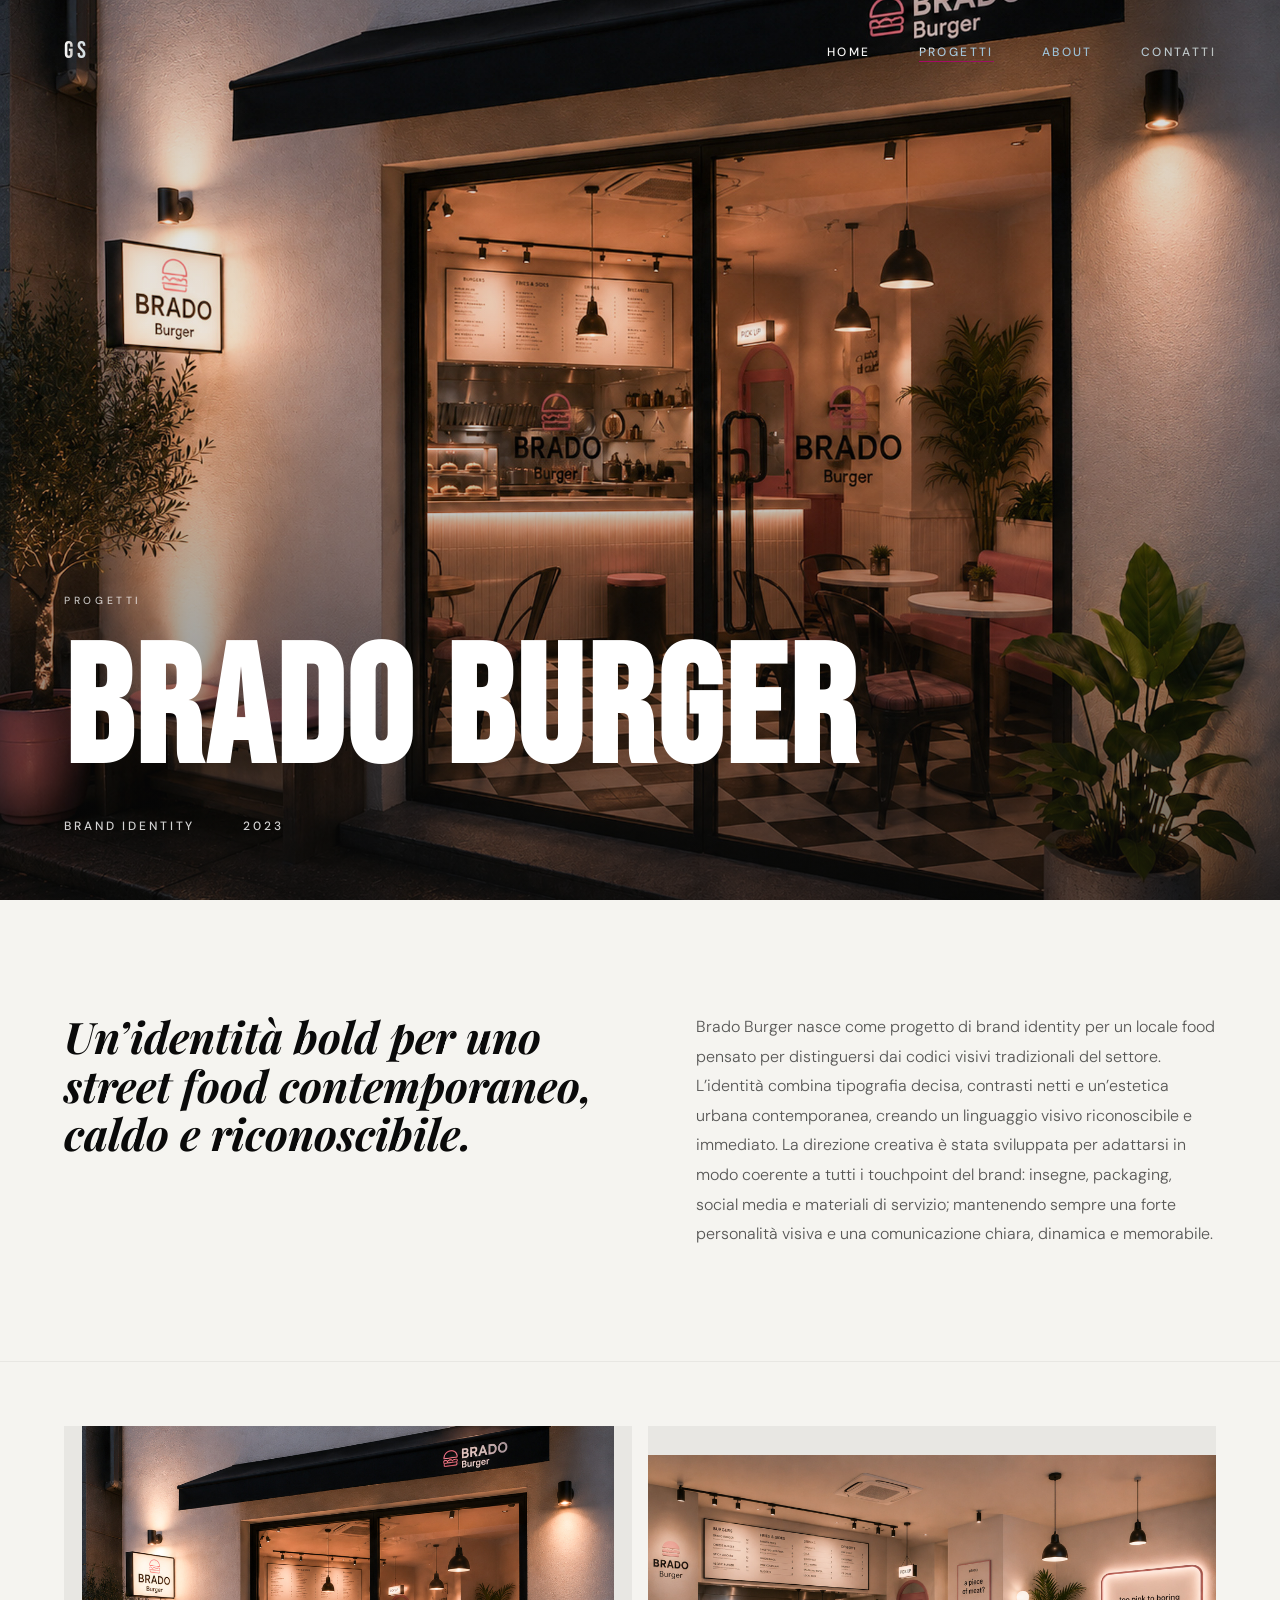
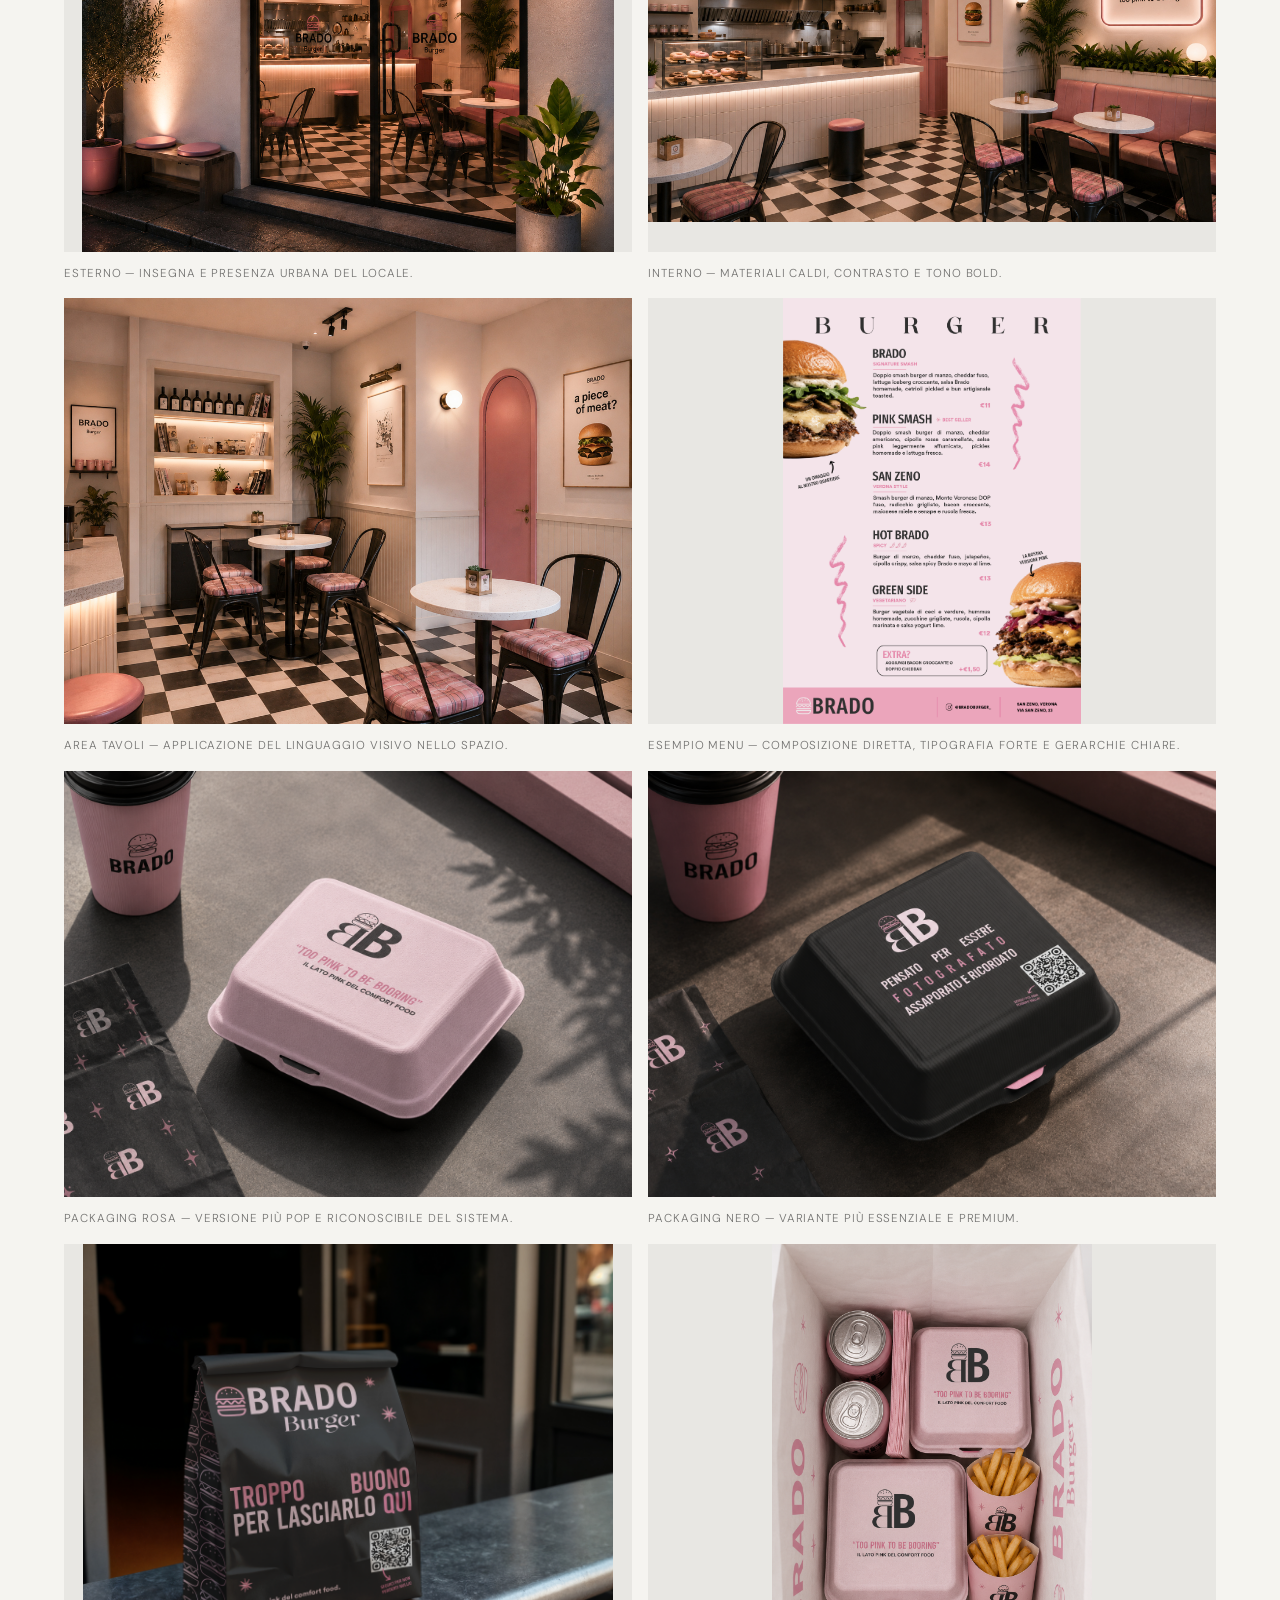
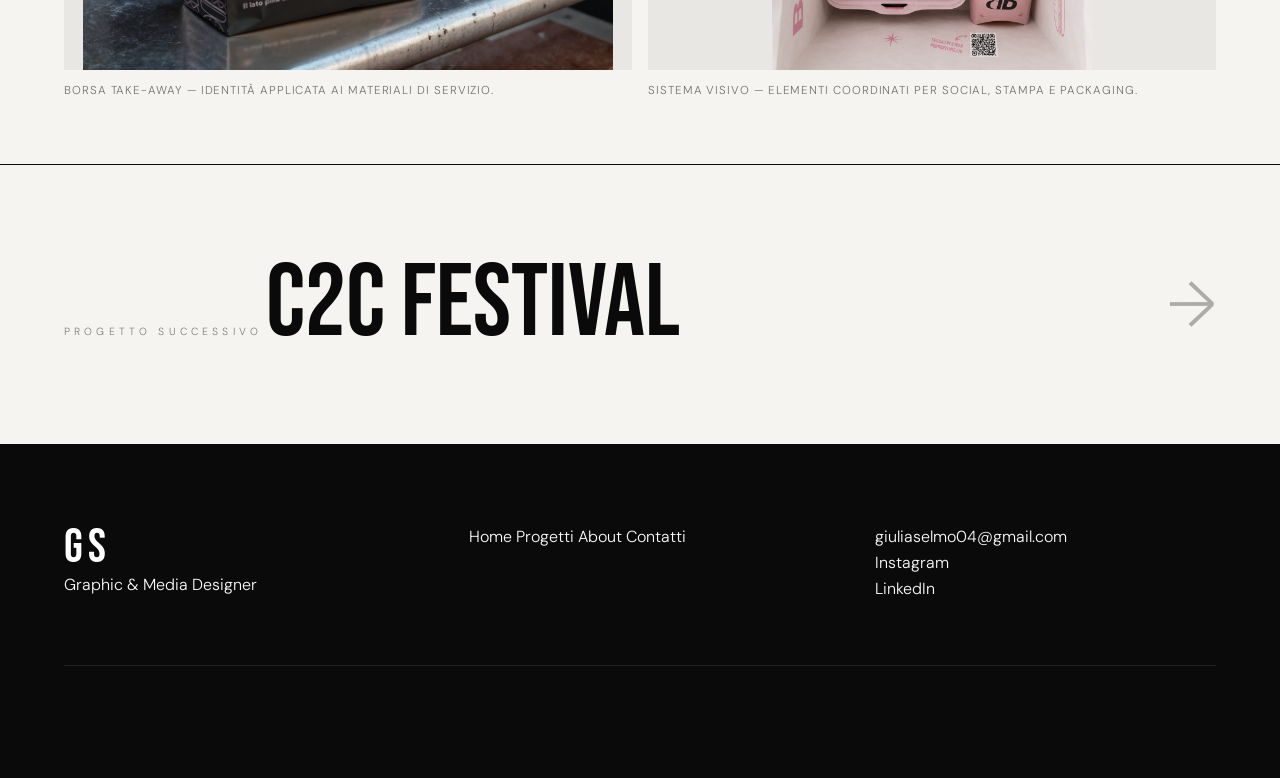
==== project-brado.html @ 4dd49df6 "portfolio" ====
<!DOCTYPE html>
<html lang="it">
<head>
  <meta charset="UTF-8">
  <meta name="viewport" content="width=device-width, initial-scale=1.0">
  <title>Brado Burger — Brand Identity | Giulia Selmo</title>
  <link rel="stylesheet" href="style.css">
</head>
<body>
  <div class="cursor"></div>
  <div class="cursor-follower"></div>

  <nav>
    <a href="index.html" class="nav-logo">GS</a>
    <ul class="nav-links">
      <li><a href="index.html">Home</a></li>
      <li><a href="projects.html" class="active">Progetti</a></li>
      <li><a href="about.html">About</a></li>
      <li><a href="contact.html">Contatti</a></li>
    </ul>
    <button class="hamburger" aria-label="Menu">
      <span></span><span></span><span></span>
    </button>
  </nav>

  <div class="menu-overlay">
    <div class="menu-overlay-inner">
      <ul class="menu-overlay-links">
        <li><a href="index.html">Home</a></li>
        <li><a href="projects.html">Progetti</a></li>
        <li><a href="about.html">About</a></li>
        <li><a href="contact.html">Contatti</a></li>
      </ul>
      <p class="menu-overlay-sub">giuliaselmo04@gmail.com</p>
    </div>
  </div>

  <main class="simple-project">
    <section class="simple-project-hero">
      <img src="imag/brado/esterno.jpg" alt="Brado Burger" class="simple-project-cover">
      <div class="simple-project-heading">
        <a href="projects.html" class="simple-project-back">Progetti</a>
        <h1>Brado Burger</h1>
        <div class="simple-project-meta">
          <span>Brand Identity</span>
          <span>2023</span>
        </div>
      </div>
    </section>

    <section class="simple-project-intro">
      <h2>Un’identità bold per uno street food contemporaneo, caldo e riconoscibile.</h2>
      <div>
        <p>Brado Burger nasce come progetto di brand identity per un locale food pensato per distinguersi dai codici visivi tradizionali del settore. L’identità combina tipografia decisa, contrasti netti e un’estetica urbana contemporanea, creando un linguaggio visivo riconoscibile e immediato. La direzione creativa è stata sviluppata per adattarsi in modo coerente a tutti i touchpoint del brand: insegne, packaging, social media e materiali di servizio; mantenendo sempre una forte personalità visiva e una comunicazione chiara, dinamica e memorabile.</p>
      </div>
    </section>

    <section class="simple-project-gallery" aria-label="Gallery Brado Burger">
      <div class="gallery-grid">
        <figure>
          <img src="imag/brado/esterno.jpg" alt="Esterno Brado Burger">
          <figcaption>Esterno — insegna e presenza urbana del locale.</figcaption>
        </figure>
        <figure>
          <img src="imag/brado/interno.jpg" alt="Interno Brado Burger">
          <figcaption>Interno — materiali caldi, contrasto e tono bold.</figcaption>
        </figure>
        <figure>
          <img src="imag/brado/tavoli.jpg" alt="Tavoli Brado Burger">
          <figcaption>Area tavoli — applicazione del linguaggio visivo nello spazio.</figcaption>
        </figure>
        <figure>
          <img src="imag/brado/MENU BURGER.png" alt="Menu Brado Burger">
          <figcaption>Esempio menu — composizione diretta, tipografia forte e gerarchie chiare.</figcaption>
        </figure>
        <figure>
          <img src="imag/brado/scatola hamburger_rosa.png" alt="Packaging rosa Brado Burger">
          <figcaption>Packaging rosa — versione più pop e riconoscibile del sistema.</figcaption>
        </figure>
        <figure>
          <img src="imag/brado/scatola hamburger_nera.png" alt="Packaging nero Brado Burger">
          <figcaption>Packaging nero — variante più essenziale e premium.</figcaption>
        </figure>
        <figure>
          <img src="imag/brado/borsa take-away.png" alt="Borsa take-away Brado Burger">
          <figcaption>Borsa take-away — identità applicata ai materiali di servizio.</figcaption>
        </figure>
        <figure>
          <img src="imag/brado/mix_rosa.png" alt="Sistema grafico Brado Burger">
          <figcaption>Sistema visivo — elementi coordinati per social, stampa e packaging.</figcaption>
        </figure>
      </div>
    </section>

    <a href="project-c2c.html" class="next-project simple-next-project">
      <span class="next-label">Progetto successivo</span>
      <span class="next-title">C2C Festival</span>
      <span class="next-arrow">→</span>
    </a>
  </main>

  <footer>
    <div class="footer-inner">
      <div>
        <a href="index.html" class="footer-logo">GS</a>
        <p class="footer-text">Graphic & Media Designer</p>
      </div>
      <div class="footer-links">
        <a href="index.html">Home</a>
        <a href="projects.html">Progetti</a>
        <a href="about.html">About</a>
        <a href="contact.html">Contatti</a>
      </div>
      <div class="footer-contact">
        <a href="mailto:giuliaselmo04@gmail.com">giuliaselmo04@gmail.com</a><br>
        <a href="#">Instagram</a><br>
        <a href="#">LinkedIn</a>
      </div>
    </div>
  </footer>

  <script src="script.js"></script>
</body>
</html>
---- style.css ----
/* =============================================
   GIULIA SELMO — PORTFOLIO
   Editorial / Fashion Design Aesthetic
   ============================================= */

@import url('https://fonts.googleapis.com/css2?family=Playfair+Display:ital,wght@0,400;0,700;0,900;1,400;1,700&family=Bebas+Neue&family=DM+Sans:ital,wght@0,300;0,400;0,500;1,300&display=swap');

/* ─── RESET & BASE ─── */
*, *::before, *::after { margin: 0; padding: 0; box-sizing: border-box; }

:root {
  --bg: #f5f4f0;
  --ink: #0a0a0a;
  --pink: #ff2e8b;
  --white: #ffffff;
  --gray: #9a9a9a;
  --light: #e8e7e3;
  --font-display: 'Bebas Neue', sans-serif;
  --font-serif: 'Playfair Display', Georgia, serif;
  --font-body: 'DM Sans', sans-serif;
  --ease: cubic-bezier(0.25, 0.46, 0.45, 0.94);
  --ease-out: cubic-bezier(0.16, 1, 0.3, 1);
}

html { scroll-behavior: smooth; font-size: 16px; }

body {
  background: var(--bg);
  color: var(--ink);
  font-family: var(--font-body);
  font-weight: 300;
  line-height: 1.6;
  overflow-x: hidden;
  cursor: none;
}

::selection { background: var(--pink); color: var(--white); }

img { display: block; width: 100%; height: 100%; object-fit: cover; }

a { color: inherit; text-decoration: none; }

/* ─── CUSTOM CURSOR ─── */
.cursor {
  position: fixed;
  width: 12px; height: 12px;
  background: var(--ink);
  border-radius: 50%;
  pointer-events: none;
  z-index: 9999;
  transform: translate(-50%, -50%);
  transition: width 0.3s var(--ease), height 0.3s var(--ease), background 0.3s;
  mix-blend-mode: difference;
}

.cursor-follower {
  position: fixed;
  width: 40px; height: 40px;
  border: 1px solid var(--ink);
  border-radius: 50%;
  pointer-events: none;
  z-index: 9998;
  transform: translate(-50%, -50%);
  transition: 0.15s var(--ease);
  mix-blend-mode: difference;
}

body:has(a:hover) .cursor,
body:has(button:hover) .cursor { width: 60px; height: 60px; background: var(--pink); }

/* ─── PAGE LOADER ─── */
.loader {
  position: fixed; inset: 0;
  background: var(--ink);
  z-index: 10000;
  display: flex; align-items: center; justify-content: center;
  flex-direction: column;
  transition: opacity 0.8s var(--ease), visibility 0.8s;
}

.loader.hidden { opacity: 0; visibility: hidden; pointer-events: none; }

.loader-name {
  font-family: var(--font-display);
  font-size: clamp(3rem, 10vw, 9rem);
  color: var(--white);
  letter-spacing: 0.1em;
  overflow: hidden;
}

.loader-name span {
  display: inline-block;
  transform: translateY(100%);
  animation: loaderReveal 0.9s var(--ease-out) forwards;
}

.loader-name span:nth-child(2) { animation-delay: 0.08s; }
.loader-name span:nth-child(3) { animation-delay: 0.16s; }
.loader-name span:nth-child(4) { animation-delay: 0.24s; }
.loader-name span:nth-child(5) { animation-delay: 0.32s; }
.loader-name span:nth-child(6) { animation-delay: 0.4s; }

.loader-line {
  width: 0; height: 1px;
  background: var(--pink);
  margin-top: 2rem;
  animation: loaderLine 1s var(--ease-out) 0.6s forwards;
}

@keyframes loaderReveal { to { transform: translateY(0); } }
@keyframes loaderLine { to { width: 200px; } }

/* ─── NAVIGATION ─── */
nav {
  position: fixed; top: 0; left: 0; right: 0;
  z-index: 1000;
  display: flex; align-items: center; justify-content: space-between;
  padding: 2rem 4rem;
  mix-blend-mode: difference;
}

.nav-logo {
  font-family: var(--font-display);
  font-size: 1.5rem;
  color: var(--white);
  letter-spacing: 0.15em;
}

.nav-links {
  display: flex; gap: 3rem; list-style: none;
}

.nav-links a {
  font-family: var(--font-body);
  font-size: 0.75rem;
  font-weight: 500;
  letter-spacing: 0.2em;
  text-transform: uppercase;
  color: var(--white);
  position: relative;
  padding-bottom: 2px;
}

.nav-links a::after {
  content: '';
  position: absolute; bottom: 0; left: 0;
  width: 0; height: 1px;
  background: var(--pink);
  transition: width 0.4s var(--ease);
}

.nav-links a:hover::after,
.nav-links a.active::after { width: 100%; }

/* Hamburger */
.hamburger {
  display: none;
  flex-direction: column; gap: 6px;
  cursor: none; background: none; border: none; padding: 4px;
}

.hamburger span {
  display: block; width: 28px; height: 1px;
  background: var(--white);
  transition: transform 0.4s var(--ease), opacity 0.4s;
}

.hamburger.open span:nth-child(1) { transform: translateY(7px) rotate(45deg); }
.hamburger.open span:nth-child(2) { opacity: 0; }
.hamburger.open span:nth-child(3) { transform: translateY(-7px) rotate(-45deg); }

/* Fullscreen menu overlay */
.menu-overlay {
  position: fixed; inset: 0;
  background: var(--ink);
  z-index: 900;
  display: flex; align-items: center; justify-content: center;
  opacity: 0; visibility: hidden;
  transition: opacity 0.5s var(--ease), visibility 0.5s;
}

.menu-overlay.open { opacity: 1; visibility: visible; }

.menu-overlay-inner {
  text-align: center;
}

.menu-overlay-links {
  list-style: none;
  display: flex; flex-direction: column; gap: 0.5rem;
}

.menu-overlay-links li {
  overflow: hidden;
}

.menu-overlay-links a {
  font-family: var(--font-display);
  font-size: clamp(4rem, 10vw, 8rem);
  color: var(--white);
  letter-spacing: 0.05em;
  display: inline-block;
  transform: translateY(100%);
  transition: transform 0.6s var(--ease-out), color 0.3s;
}

.menu-overlay.open .menu-overlay-links a {
  transform: translateY(0);
  transition: transform 0.6s var(--ease-out), color 0.3s;
}

.menu-overlay-links li:nth-child(1) a { transition-delay: 0.05s; }
.menu-overlay-links li:nth-child(2) a { transition-delay: 0.1s; }
.menu-overlay-links li:nth-child(3) a { transition-delay: 0.15s; }
.menu-overlay-links li:nth-child(4) a { transition-delay: 0.2s; }
.menu-overlay-links a:hover { color: var(--pink); }

.menu-overlay-sub {
  margin-top: 3rem;
  font-size: 0.75rem;
  letter-spacing: 0.3em;
  text-transform: uppercase;
  color: var(--gray);
}

/* ─── SCROLL REVEAL ─── */
.reveal {
  opacity: 0;
  transform: translateY(40px);
  transition: opacity 0.9s var(--ease-out), transform 0.9s var(--ease-out);
}

.reveal.visible {
  opacity: 1;
  transform: translateY(0);
}

.reveal-left {
  opacity: 0;
  transform: translateX(-40px);
  transition: opacity 0.9s var(--ease-out), transform 0.9s var(--ease-out);
}
.reveal-left.visible { opacity: 1; transform: translateX(0); }

.reveal-right {
  opacity: 0;
  transform: translateX(40px);
  transition: opacity 0.9s var(--ease-out), transform 0.9s var(--ease-out);
}
.reveal-right.visible { opacity: 1; transform: translateX(0); }

/* ─── SECTION LABELS ─── */
.section-label {
  font-size: 0.65rem;
  font-weight: 500;
  letter-spacing: 0.4em;
  text-transform: uppercase;
  color: var(--gray);
}

/* ─── MARQUEE ─── */
.marquee-wrap {
  overflow: hidden;
  border-top: 1px solid var(--ink);
  border-bottom: 1px solid var(--ink);
  padding: 1.2rem 0;
  background: var(--ink);
}

.marquee-track {
  display: flex; gap: 4rem;
  width: max-content;
  animation: marquee 20s linear infinite;
}

.marquee-item {
  font-family: var(--font-display);
  font-size: 1.2rem;
  letter-spacing: 0.2em;
  color: var(--white);
  white-space: nowrap;
  display: flex; align-items: center; gap: 4rem;
}

.marquee-item::after {
  content: '✦';
  color: var(--pink);
  font-size: 0.8rem;
}

@keyframes marquee { from { transform: translateX(0); } to { transform: translateX(-50%); } }

/* ─── IMAGE PLACEHOLDER ─── */
.img-placeholder {
  background: var(--light);
  position: relative;
  overflow: hidden;
}

.img-placeholder::after {
  content: '';
  position: absolute; inset: 0;
  background: linear-gradient(135deg, var(--light) 0%, #d0cfc9 100%);
}

/* ─── FOOTER ─── */
footer {
  background: var(--ink);
  color: var(--white);
  padding: 5rem 4rem 3rem;
}

.footer-inner {
  display: grid;
  grid-template-columns: 1fr 1fr 1fr;
  gap: 4rem;
  margin-bottom: 4rem;
  padding-bottom: 4rem;
  border-bottom: 1px solid rgba(255,255,255,0.1);
}

.footer-logo {
  font-family: var(--font-display);
  font-size: 3rem;
  letter-spacing: 0.1em;
  line-height: 1;
}

.footer-logo span { color: var(--pink); }

.footer-nav h4, .footer-contact h4 {
  font-size: 0.65rem;
  letter-spacing: 0.4em;
  text-transform: uppercase;
  color: var(--gray);
  margin-bottom: 1.5rem;
}

.footer-nav ul { list-style: none; }
.footer-nav ul li { margin-bottom: 0.75rem; }
.footer-nav ul a {
  font-size: 0.9rem;
  color: rgba(255,255,255,0.6);
  transition: color 0.3s;
  letter-spacing: 0.05em;
}
.footer-nav ul a:hover { color: var(--pink); }

.footer-contact p {
  font-size: 0.85rem;
  color: rgba(255,255,255,0.6);
  line-height: 2;
}

.footer-contact a:hover { color: var(--pink); }

.footer-bottom {
  display: flex; justify-content: space-between; align-items: center;
}

.footer-bottom p {
  font-size: 0.7rem;
  color: var(--gray);
  letter-spacing: 0.1em;
}

/* ─── BUTTONS ─── */
.btn {
  display: inline-flex; align-items: center; gap: 1rem;
  font-size: 0.7rem;
  font-weight: 500;
  letter-spacing: 0.3em;
  text-transform: uppercase;
  padding: 1.2rem 2.5rem;
  border: 1px solid var(--ink);
  transition: background 0.4s var(--ease), color 0.4s var(--ease);
  position: relative;
  overflow: hidden;
}

.btn::before {
  content: '';
  position: absolute; inset: 0;
  background: var(--ink);
  transform: translateX(-101%);
  transition: transform 0.4s var(--ease);
  z-index: -1;
}

.btn:hover { color: var(--white); }
.btn:hover::before { transform: translateX(0); }

.btn-pink {
  background: var(--pink);
  border-color: var(--pink);
  color: var(--white);
}
.btn-pink::before { background: var(--ink); }

.btn-arrow::after { content: '→'; font-size: 1rem; }

/* ─── HORIZONTAL RULE ─── */
.hr { border: none; border-top: 1px solid var(--light); margin: 0; }
.hr-pink { border-color: var(--pink); }

/* ─── UTILITY ─── */
.container { max-width: 1400px; margin: 0 auto; padding: 0 4rem; }
.text-pink { color: var(--pink); }
.text-gray { color: var(--gray); }
.uppercase { text-transform: uppercase; letter-spacing: 0.2em; }

/* ─── INDEX — HERO ─── */
.hero {
  height: 100vh; min-height: 700px;
  display: grid;
  grid-template-columns: 1fr 1fr;
  overflow: hidden;
  position: relative;
}

.hero-text {
  display: flex; flex-direction: column;
  justify-content: flex-end;
  padding: 10rem 4rem 5rem;
  position: relative; z-index: 2;
}

.hero-eyebrow {
  font-size: 0.65rem;
  letter-spacing: 0.5em;
  text-transform: uppercase;
  color: var(--gray);
  margin-bottom: 2rem;
  display: flex; align-items: center; gap: 1rem;
}

.hero-eyebrow::before {
  content: '';
  display: block; width: 40px; height: 1px;
  background: var(--pink);
}

.hero-title {
  font-family: var(--font-display);
  font-size: clamp(5rem, 9vw, 12rem);
  line-height: 0.9;
  letter-spacing: 0.02em;
  color: var(--ink);
  margin-bottom: 0;
}

.hero-title .line { overflow: hidden; }
.hero-title .line span {
  display: block;
  transform: translateY(100%);
  animation: heroReveal 1s var(--ease-out) forwards;
}

.hero-title .line:nth-child(1) span { animation-delay: 0.8s; }
.hero-title .line:nth-child(2) span { animation-delay: 0.95s; }

@keyframes heroReveal { to { transform: translateY(0); } }

.hero-subtitle {
  font-family: var(--font-serif);
  font-style: italic;
  font-size: clamp(1rem, 2vw, 1.5rem);
  color: var(--gray);
  margin-top: 2rem;
  opacity: 0;
  animation: fadeUp 0.8s var(--ease-out) 1.3s forwards;
}

.hero-scroll {
  position: absolute; bottom: 3rem; left: 4rem;
  display: flex; align-items: center; gap: 1rem;
  font-size: 0.65rem;
  letter-spacing: 0.3em;
  text-transform: uppercase;
  color: var(--gray);
  opacity: 0;
  animation: fadeUp 0.8s var(--ease-out) 1.5s forwards;
}

.hero-scroll-line {
  width: 60px; height: 1px;
  background: var(--gray);
  position: relative;
  overflow: hidden;
}
.hero-scroll-line::after {
  content: '';
  position: absolute; inset: 0;
  background: var(--pink);
  animation: scrollLine 1.5s var(--ease) 1.5s infinite;
}
@keyframes scrollLine { 0% { transform: translateX(-100%); } 100% { transform: translateX(100%); } }

.hero-image {
  position: relative;
  overflow: hidden;
}

.hero-image .img-placeholder {
  height: 100%;
  background: var(--ink);
}

.hero-image-inner {
  height: 100%;
  transform: scale(1.05);
  animation: heroImageReveal 1.5s var(--ease-out) 0.3s forwards;
}

@keyframes heroImageReveal { to { transform: scale(1); } }

.hero-year {
  position: absolute; top: 12rem; right: 4rem;
  font-family: var(--font-display);
  font-size: 1rem;
  letter-spacing: 0.3em;
  color: var(--white);
  writing-mode: vertical-rl;
  opacity: 0;
  animation: fadeUp 0.8s var(--ease-out) 1.4s forwards;
}

@keyframes fadeUp { to { opacity: 1; } }

/* ─── INDEX — INTRO ─── */
.intro-section {
  padding: 10rem 4rem;
  display: grid;
  grid-template-columns: 1fr 2fr;
  gap: 8rem;
  align-items: start;
  border-top: 1px solid var(--light);
}

.intro-number {
  font-family: var(--font-display);
  font-size: 8rem;
  line-height: 1;
  color: var(--light);
}

.intro-content {}

.intro-title {
  font-family: var(--font-serif);
  font-size: clamp(2rem, 3vw, 3rem);
  font-style: italic;
  line-height: 1.3;
  margin-bottom: 2rem;
}

.intro-body {
  font-size: 1rem;
  line-height: 1.9;
  color: rgba(10,10,10,0.7);
  max-width: 600px;
  margin-bottom: 3rem;
}

/* ─── SELECTED WORKS ─── */
.works-section {
  padding: 0 4rem 10rem;
}

.works-header {
  display: flex; justify-content: space-between; align-items: flex-end;
  margin-bottom: 5rem;
  padding-bottom: 2rem;
  border-bottom: 1px solid var(--ink);
}

.works-title {
  font-family: var(--font-display);
  font-size: clamp(3rem, 6vw, 7rem);
  line-height: 0.9;
  letter-spacing: 0.02em;
}

.works-count {
  font-size: 0.7rem;
  letter-spacing: 0.3em;
  color: var(--gray);
}

/* Asymmetric grid for home */
.works-grid {
  display: grid;
  grid-template-columns: 1.2fr 0.8fr;
  grid-template-rows: auto auto;
  gap: 2px;
}

.work-item {
  position: relative;
  overflow: hidden;
  display: block;
}

.work-item:nth-child(1) { grid-row: span 1; aspect-ratio: 4/3; }
.work-item:nth-child(2) { aspect-ratio: 3/4; }
.work-item:nth-child(3) { aspect-ratio: 16/9; }
.work-item:nth-child(4) { aspect-ratio: 1/1; }

.work-item-img {
  width: 100%; height: 100%;
  background: var(--ink);
  transition: transform 0.8s var(--ease);
}

.work-item:hover .work-item-img { transform: scale(1.06); }

.work-item-overlay {
  position: absolute; inset: 0;
  background: linear-gradient(to top, rgba(10,10,10,0.8) 0%, transparent 50%);
  opacity: 0;
  transition: opacity 0.5s var(--ease);
}
.work-item:hover .work-item-overlay { opacity: 1; }

.work-item-info {
  position: absolute; bottom: 0; left: 0; right: 0;
  padding: 2.5rem;
  transform: translateY(20px);
  transition: transform 0.5s var(--ease);
}
.work-item:hover .work-item-info { transform: translateY(0); }

.work-item-cat {
  font-size: 0.6rem;
  letter-spacing: 0.4em;
  text-transform: uppercase;
  color: var(--pink);
  margin-bottom: 0.5rem;
}

.work-item-title {
  font-family: var(--font-display);
  font-size: 2rem;
  color: var(--white);
  line-height: 1;
}

.work-item-year {
  font-size: 0.75rem;
  color: rgba(255,255,255,0.5);
  margin-top: 0.5rem;
}

/* Decorative element */
.pink-block {
  background: var(--pink);
  display: flex; align-items: center; justify-content: center;
  padding: 3rem;
}
.pink-block-text {
  font-family: var(--font-display);
  font-size: 2.5rem;
  color: var(--white);
  letter-spacing: 0.05em;
  text-align: center;
  line-height: 1.1;
}

/* ─── PROJECTS PAGE ─── */
.page-hero {
  padding: 14rem 4rem 6rem;
  border-bottom: 1px solid var(--ink);
}

.page-hero-label {
  font-size: 0.65rem;
  letter-spacing: 0.5em;
  text-transform: uppercase;
  color: var(--gray);
  margin-bottom: 2rem;
}

.page-hero-title {
  font-family: var(--font-display);
  font-size: clamp(5rem, 12vw, 14rem);
  line-height: 0.85;
  letter-spacing: 0.02em;
}

.page-hero-title em {
  font-family: var(--font-serif);
  font-style: italic;
  color: var(--pink);
}

.projects-intro {
  display: flex; justify-content: flex-end;
  padding: 3rem 4rem;
}

.projects-intro p {
  max-width: 400px;
  font-size: 0.9rem;
  line-height: 1.8;
  color: rgba(10,10,10,0.6);
}

/* Magazine grid */
.projects-grid {
  padding: 0 4rem 8rem;
  display: grid;
  grid-template-columns: repeat(12, 1fr);
  gap: 2px;
}

.proj-item {
  display: block;
  position: relative;
  overflow: hidden;
}

.proj-item:nth-child(1) { grid-column: span 7; aspect-ratio: 4/3; }
.proj-item:nth-child(2) { grid-column: span 5; aspect-ratio: 3/4; }
.proj-item:nth-child(3) { grid-column: span 5; aspect-ratio: 4/5; }
.proj-item:nth-child(4) { grid-column: span 7; aspect-ratio: 16/9; }

.proj-item-bg {
  position: absolute; inset: 0;
  transition: transform 0.8s var(--ease);
}

.proj-item:nth-child(1) .proj-item-bg { background: #1a1a1a; }
.proj-item:nth-child(2) .proj-item-bg { background: #2a2018; }
.proj-item:nth-child(3) .proj-item-bg { background: #0d1a0d; }
.proj-item:nth-child(4) .proj-item-bg { background: #1a0d1a; }

.proj-item:hover .proj-item-bg { transform: scale(1.06); }

.proj-item-content {
  position: absolute; inset: 0;
  padding: 3rem;
  display: flex; flex-direction: column; justify-content: flex-end;
  background: linear-gradient(to top, rgba(0,0,0,0.85) 0%, rgba(0,0,0,0.1) 60%, transparent 100%);
}

.proj-num {
  position: absolute; top: 2.5rem; right: 2.5rem;
  font-family: var(--font-display);
  font-size: 1rem;
  color: rgba(255,255,255,0.3);
  letter-spacing: 0.2em;
}

.proj-cat {
  font-size: 0.6rem;
  letter-spacing: 0.4em;
  text-transform: uppercase;
  color: var(--pink);
  margin-bottom: 0.8rem;
  transform: translateY(10px);
  opacity: 0;
  transition: transform 0.5s var(--ease), opacity 0.5s;
}
.proj-item:hover .proj-cat { transform: translateY(0); opacity: 1; }

.proj-title {
  font-family: var(--font-display);
  font-size: clamp(2rem, 3.5vw, 4rem);
  color: var(--white);
  line-height: 0.9;
  letter-spacing: 0.02em;
}

.proj-year {
  font-size: 0.75rem;
  color: rgba(255,255,255,0.4);
  margin-top: 1rem;
  display: flex; align-items: center; gap: 1rem;
}

.proj-year::after {
  content: '';
  flex: 1; height: 1px;
  background: rgba(255,255,255,0.2);
  max-width: 60px;
}

.proj-arrow {
  position: absolute; bottom: 3rem; right: 3rem;
  width: 50px; height: 50px;
  border: 1px solid rgba(255,255,255,0.3);
  border-radius: 50%;
  display: flex; align-items: center; justify-content: center;
  color: var(--white);
  font-size: 1.2rem;
  transform: translateX(10px);
  opacity: 0;
  transition: transform 0.5s var(--ease), opacity 0.5s, border-color 0.3s;
}
.proj-item:hover .proj-arrow { transform: translateX(0); opacity: 1; border-color: var(--pink); }

/* ─── PROJECT DETAIL PAGE ─── */
.project-hero {
  height: 100vh; min-height: 600px;
  position: relative;
  overflow: hidden;
  display: flex; align-items: flex-end;
}

.project-hero-bg {
  position: absolute; inset: 0;
  background: var(--ink);
}

.project-hero-content {
  position: relative; z-index: 2;
  padding: 6rem 4rem;
  width: 100%;
}

.project-breadcrumb {
  font-size: 0.65rem;
  letter-spacing: 0.4em;
  text-transform: uppercase;
  color: rgba(255,255,255,0.4);
  margin-bottom: 3rem;
}

.project-breadcrumb a { color: rgba(255,255,255,0.4); transition: color 0.3s; }
.project-breadcrumb a:hover { color: var(--pink); }
.project-breadcrumb span { color: var(--pink); margin: 0 1rem; }

.project-hero-title {
  font-family: var(--font-display);
  font-size: clamp(5rem, 12vw, 15rem);
  color: var(--white);
  line-height: 0.85;
  letter-spacing: 0.02em;
}

.project-hero-meta {
  display: flex; gap: 4rem;
  margin-top: 3rem;
}

.project-meta-item {}
.project-meta-label {
  font-size: 0.6rem;
  letter-spacing: 0.4em;
  text-transform: uppercase;
  color: rgba(255,255,255,0.3);
  margin-bottom: 0.4rem;
}
.project-meta-value {
  font-size: 0.85rem;
  color: var(--white);
  letter-spacing: 0.05em;
}

.project-intro {
  padding: 8rem 4rem;
  display: grid;
  grid-template-columns: 1fr 1.5fr;
  gap: 8rem;
  align-items: start;
  border-bottom: 1px solid var(--light);
}

.project-intro-label {
  font-family: var(--font-display);
  font-size: 5rem;
  color: var(--light);
  line-height: 1;
}

.project-intro-body h2 {
  font-family: var(--font-serif);
  font-size: clamp(1.5rem, 2.5vw, 2.5rem);
  font-style: italic;
  line-height: 1.4;
  margin-bottom: 2rem;
}

.project-intro-body p {
  font-size: 0.95rem;
  line-height: 1.9;
  color: rgba(10,10,10,0.65);
}

/* Gallery section */
.project-gallery {
  padding: 0 4rem 8rem;
}

.gallery-grid-1 {
  display: grid;
  grid-template-columns: 1.5fr 1fr;
  gap: 2px;
  margin-bottom: 2px;
}

.gallery-grid-2 {
  display: grid;
  grid-template-columns: 1fr 1fr 1fr;
  gap: 2px;
  margin-bottom: 2px;
}

.gallery-item {
  overflow: hidden;
}

.gallery-item-inner {
  height: 100%;
  min-height: 300px;
  transition: transform 0.8s var(--ease);
}
.gallery-item:hover .gallery-item-inner { transform: scale(1.03); }

.gallery-item:nth-child(1) .gallery-item-inner { background: #1c1c1c; min-height: 500px; }
.gallery-item:nth-child(2) .gallery-item-inner { background: #2a2a2a; min-height: 500px; }

/* Text + image alternating */
.project-section {
  padding: 8rem 4rem;
  display: grid;
  grid-template-columns: 1fr 1fr;
  gap: 8rem;
  align-items: center;
  border-top: 1px solid var(--light);
}

.project-section.reverse { direction: rtl; }
.project-section.reverse > * { direction: ltr; }

.project-section-text {}

.project-section-text h3 {
  font-family: var(--font-display);
  font-size: clamp(2.5rem, 4vw, 5rem);
  line-height: 0.9;
  margin-bottom: 2rem;
}

.project-section-text p {
  font-size: 0.9rem;
  line-height: 1.9;
  color: rgba(10,10,10,0.65);
  max-width: 480px;
}

.project-section-img {
  height: 500px;
  overflow: hidden;
}

.project-section-img .img-placeholder {
  height: 100%;
  background: #1a1a1a;
  transition: transform 0.8s var(--ease);
}
.project-section-img:hover .img-placeholder { transform: scale(1.03); }

/* Next project */
.next-project {
  display: block;
  background: var(--ink);
  padding: 6rem 4rem;
  position: relative;
  overflow: hidden;
  transition: background 0.5s;
}
.next-project:hover { background: var(--pink); }

.next-label {
  font-size: 0.65rem;
  letter-spacing: 0.4em;
  text-transform: uppercase;
  color: rgba(255,255,255,0.4);
  margin-bottom: 2rem;
}

.next-title {
  font-family: var(--font-display);
  font-size: clamp(4rem, 8vw, 10rem);
  color: var(--white);
  line-height: 0.85;
}

.next-arrow {
  position: absolute; right: 4rem; top: 50%;
  transform: translateY(-50%);
  font-size: 4rem;
  color: var(--white);
  opacity: 0.3;
  transition: opacity 0.4s, transform 0.4s;
}
.next-project:hover .next-arrow { opacity: 1; transform: translateY(-50%) translateX(20px); }

/* ─── ABOUT PAGE ─── */
.about-hero {
  padding: 14rem 4rem 0;
  position: relative;
}

.about-hero-inner {
  display: grid;
  grid-template-columns: 1fr 1fr;
  gap: 4rem;
  align-items: end;
}

.about-big-title {
  font-family: var(--font-display);
  font-size: clamp(6rem, 15vw, 18rem);
  line-height: 0.8;
  letter-spacing: 0.02em;
  color: var(--ink);
  position: relative;
}

.about-big-title::after {
  content: '.';
  color: var(--pink);
}

.about-hero-image {
  height: 70vh;
  overflow: hidden;
  background: var(--ink);
  position: relative;
}

.about-hero-image-inner {
  height: 100%;
  background: #1a1a1a;
  transition: transform 0.8s var(--ease);
}
.about-hero-image:hover .about-hero-image-inner { transform: scale(1.03); }

.about-intro {
  padding: 8rem 4rem;
  display: grid;
  grid-template-columns: 1fr 1fr;
  gap: 8rem;
  border-top: 1px solid var(--ink);
}

.about-intro-title {
  font-family: var(--font-serif);
  font-size: clamp(1.8rem, 3vw, 3rem);
  font-style: italic;
  line-height: 1.3;
}

.about-intro-body {
  font-size: 0.95rem;
  line-height: 1.9;
  color: rgba(10,10,10,0.65);
}
.about-intro-body p + p { margin-top: 1.5rem; }

/* CV Sections */
.cv-section {
  padding: 6rem 4rem;
  border-top: 1px solid var(--light);
}

.cv-section-header {
  display: flex; align-items: baseline; gap: 2rem;
  margin-bottom: 4rem;
}

.cv-section-num {
  font-family: var(--font-display);
  font-size: 5rem;
  color: var(--light);
  line-height: 1;
}

.cv-section-title {
  font-family: var(--font-display);
  font-size: clamp(2.5rem, 5vw, 6rem);
  line-height: 0.9;
}

/* CV items */
.cv-items {
  display: grid;
  grid-template-columns: 1fr 1fr;
  gap: 3rem;
}

.cv-item {}

.cv-item-year {
  font-size: 0.65rem;
  letter-spacing: 0.3em;
  color: var(--gray);
  margin-bottom: 0.5rem;
}

.cv-item-title {
  font-family: var(--font-serif);
  font-size: 1.1rem;
  font-weight: 700;
  margin-bottom: 0.3rem;
}

.cv-item-sub {
  font-size: 0.85rem;
  color: rgba(10,10,10,0.55);
  line-height: 1.6;
}

/* Skills grid */
.skills-grid {
  display: flex; flex-wrap: wrap; gap: 1rem;
}

.skill-tag {
  padding: 0.6rem 1.5rem;
  border: 1px solid var(--light);
  font-size: 0.75rem;
  letter-spacing: 0.1em;
  transition: border-color 0.3s, background 0.3s, color 0.3s;
}

.skill-tag:hover { border-color: var(--pink); background: var(--pink); color: var(--white); }

/* Software logos */
.software-grid {
  display: grid;
  grid-template-columns: repeat(auto-fit, minmax(120px, 1fr));
  gap: 1.5rem;
}

.software-item {
  border: 1px solid var(--light);
  padding: 2rem 1rem;
  text-align: center;
  transition: border-color 0.3s;
}
.software-item:hover { border-color: var(--pink); }

.software-item .abbr {
  font-family: var(--font-display);
  font-size: 2rem;
  color: var(--pink);
  margin-bottom: 0.5rem;
}

.software-item .name {
  font-size: 0.65rem;
  letter-spacing: 0.2em;
  text-transform: uppercase;
  color: var(--gray);
}

/* Approach section */
.approach-section {
  background: var(--ink);
  padding: 8rem 4rem;
  color: var(--white);
}

.approach-title {
  font-family: var(--font-display);
  font-size: clamp(3rem, 6vw, 8rem);
  line-height: 0.9;
  margin-bottom: 5rem;
}

.approach-title span { color: var(--pink); }

.approach-points {
  display: grid;
  grid-template-columns: repeat(3, 1fr);
  gap: 3rem;
}

.approach-point {}

.approach-point-num {
  font-family: var(--font-display);
  font-size: 4rem;
  color: rgba(255,255,255,0.1);
  line-height: 1;
  margin-bottom: 1rem;
}

.approach-point h4 {
  font-family: var(--font-serif);
  font-style: italic;
  font-size: 1.2rem;
  margin-bottom: 1rem;
  color: var(--pink);
}

.approach-point p {
  font-size: 0.85rem;
  line-height: 1.8;
  color: rgba(255,255,255,0.5);
}

/* ─── CONTACT PAGE ─── */
.contact-hero {
  padding: 14rem 4rem 6rem;
  display: grid;
  grid-template-columns: 1fr 1fr;
  gap: 6rem;
  align-items: end;
  border-bottom: 1px solid var(--ink);
}

.contact-big-title {
  font-family: var(--font-display);
  font-size: clamp(5rem, 10vw, 13rem);
  line-height: 0.85;
}

.contact-big-title span { display: block; }
.contact-big-title .accent { color: var(--pink); }

.contact-sub {
  font-size: 0.65rem;
  letter-spacing: 0.4em;
  text-transform: uppercase;
  color: var(--gray);
  margin-bottom: 2rem;
}

.contact-email-link {
  font-family: var(--font-serif);
  font-size: clamp(1rem, 2vw, 1.5rem);
  font-style: italic;
  display: flex; align-items: center; gap: 1rem;
  transition: color 0.3s;
}

.contact-email-link:hover { color: var(--pink); }

.contact-email-link::before {
  content: '→';
  font-family: var(--font-body);
  font-style: normal;
  color: var(--pink);
}

.contact-body {
  padding: 6rem 4rem;
  display: grid;
  grid-template-columns: 1fr 1.5fr;
  gap: 8rem;
}

.contact-info {}

.contact-info-block {
  margin-bottom: 3rem;
}

.contact-info-label {
  font-size: 0.6rem;
  letter-spacing: 0.4em;
  text-transform: uppercase;
  color: var(--gray);
  margin-bottom: 1rem;
}

.contact-info-value {
  font-size: 0.9rem;
  line-height: 1.8;
}

.contact-info-value a {
  transition: color 0.3s;
}
.contact-info-value a:hover { color: var(--pink); }

.social-links {
  display: flex; flex-direction: column; gap: 0.5rem;
}

/* Contact form */
.contact-form {}

.form-group {
  margin-bottom: 2rem;
  position: relative;
}

.form-group label {
  display: block;
  font-size: 0.6rem;
  letter-spacing: 0.4em;
  text-transform: uppercase;
  color: var(--gray);
  margin-bottom: 0.8rem;
}

.form-group input,
.form-group textarea,
.form-group select {
  width: 100%;
  background: transparent;
  border: none;
  border-bottom: 1px solid var(--light);
  padding: 1rem 0;
  font-family: var(--font-body);
  font-size: 1rem;
  color: var(--ink);
  outline: none;
  transition: border-color 0.3s;
  -webkit-appearance: none;
}

.form-group input:focus,
.form-group textarea:focus,
.form-group select:focus { border-color: var(--ink); }

.form-group textarea { resize: none; height: 120px; }

.form-submit {
  margin-top: 3rem;
}

.form-submit .btn {
  width: 100%;
  justify-content: center;
}

/* ─── RESPONSIVE ─── */

@media (max-width: 1024px) {
  nav { padding: 1.5rem 2rem; }
  .nav-links { display: none; }
  .hamburger { display: flex; }

  .hero {
    grid-template-columns: 1fr;
    height: auto;
    min-height: 100vh;
  }

  .hero-text { padding: 8rem 2rem 4rem; }
  .hero-image { height: 50vh; }
  .hero-scroll { left: 2rem; }
  .hero-year { right: 2rem; top: auto; bottom: 50%; }

  .intro-section {
    grid-template-columns: 1fr;
    gap: 2rem;
    padding: 6rem 2rem;
  }
  .intro-number { font-size: 5rem; }

  .works-section { padding: 0 2rem 6rem; }
  .works-grid { grid-template-columns: 1fr; }
  .work-item:nth-child(1), .work-item:nth-child(2),
  .work-item:nth-child(3), .work-item:nth-child(4) { aspect-ratio: 4/3; }

  .page-hero { padding: 10rem 2rem 4rem; }
  .projects-intro { padding: 2rem 2rem; }
  .projects-grid {
    padding: 0 2rem 6rem;
    grid-template-columns: 1fr;
  }
  .proj-item:nth-child(1), .proj-item:nth-child(2),
  .proj-item:nth-child(3), .proj-item:nth-child(4) {
    grid-column: span 1;
    aspect-ratio: 4/3;
  }

  .project-hero-title { font-size: clamp(4rem, 12vw, 9rem); }
  .project-intro { grid-template-columns: 1fr; gap: 3rem; padding: 5rem 2rem; }
  .project-gallery { padding: 0 2rem 5rem; }
  .gallery-grid-1, .gallery-grid-2 { grid-template-columns: 1fr; }
  .project-section { grid-template-columns: 1fr; gap: 3rem; padding: 5rem 2rem; }
  .project-section.reverse { direction: ltr; }

  .about-hero { padding: 10rem 2rem 0; }
  .about-hero-inner { grid-template-columns: 1fr; }
  .about-big-title { font-size: clamp(5rem, 18vw, 10rem); }
  .about-hero-image { height: 50vh; }
  .about-intro { grid-template-columns: 1fr; gap: 3rem; padding: 5rem 2rem; }
  .cv-section { padding: 4rem 2rem; }
  .cv-items { grid-template-columns: 1fr; }
  .approach-section { padding: 5rem 2rem; }
  .approach-points { grid-template-columns: 1fr; }

  .contact-hero { grid-template-columns: 1fr; gap: 3rem; padding: 10rem 2rem 4rem; }
  .contact-body { grid-template-columns: 1fr; gap: 4rem; padding: 4rem 2rem; }

  .footer-inner { grid-template-columns: 1fr; gap: 3rem; }
  footer { padding: 4rem 2rem 2rem; }
  .footer-bottom { flex-direction: column; gap: 1rem; text-align: center; }

  .container { padding: 0 2rem; }
  .works-header { padding-bottom: 1.5rem; margin-bottom: 3rem; }
}

@media (max-width: 600px) {
  .hero-title { font-size: clamp(3.5rem, 15vw, 6rem); }
  .works-header { flex-direction: column; align-items: flex-start; gap: 1rem; }
  .project-hero-meta { flex-direction: column; gap: 1.5rem; }
  .project-intro-label { font-size: 3rem; }
  .cv-section-num { font-size: 3rem; }
  .cv-section-title { font-size: clamp(2rem, 8vw, 3.5rem); }
  .approach-title { font-size: clamp(2.5rem, 10vw, 5rem); }
  .contact-big-title { font-size: clamp(4rem, 18vw, 8rem); }
  .software-grid { grid-template-columns: repeat(3, 1fr); }
  .next-title { font-size: clamp(3rem, 12vw, 7rem); }
}

/* =============================================
   SIMPLE PROJECT PAGES
   pagine progetto leggere, editoriali e facili da modificare
   ============================================= */

.loader {
  background: var(--bg);
}

.loader-name {
  color: var(--ink);
}

.simple-project {
  background: var(--bg);
  color: var(--ink);
}

.simple-project-hero {
  min-height: 100vh;
  position: relative;
  display: flex;
  align-items: flex-end;
  overflow: hidden;
  background: var(--light);
}

.simple-project-cover {
  position: absolute;
  inset: 0;
  width: 100%;
  height: 100%;
  object-fit: cover;
}

.simple-project-hero::after {
  content: '';
  position: absolute;
  inset: 0;
  background: linear-gradient(to top, rgba(10,10,10,0.62), rgba(10,10,10,0.08) 62%, rgba(10,10,10,0.18));
}

.simple-project-heading {
  position: relative;
  z-index: 1;
  width: 100%;
  padding: 7rem 4rem 4rem;
  color: var(--white);
}

.simple-project-back {
  display: inline-block;
  margin-bottom: 2rem;
  font-size: 0.65rem;
  font-weight: 500;
  letter-spacing: 0.35em;
  text-transform: uppercase;
  color: rgba(255,255,255,0.72);
}

.simple-project-back:hover {
  color: var(--pink);
}

.simple-project-heading h1 {
  max-width: 1100px;
  font-family: var(--font-display);
  font-size: clamp(4.5rem, 13vw, 15rem);
  line-height: 0.86;
  letter-spacing: 0.02em;
}

.simple-project-meta {
  display: flex;
  flex-wrap: wrap;
  gap: 1rem 3rem;
  margin-top: 2rem;
  font-size: 0.75rem;
  font-weight: 500;
  letter-spacing: 0.24em;
  text-transform: uppercase;
  color: rgba(255,255,255,0.82);
}

.simple-project-intro {
  display: grid;
  grid-template-columns: minmax(0, 1fr) minmax(280px, 520px);
  gap: 4rem;
  padding: 7rem 4rem;
  border-bottom: 1px solid var(--light);
}

.simple-project-intro h2 {
  max-width: 860px;
  font-family: var(--font-serif);
  font-size: clamp(1.8rem, 3.4vw, 4rem);
  font-style: italic;
  line-height: 1.12;
}

.simple-project-intro p {
  font-size: 1rem;
  line-height: 1.85;
  color: rgba(10,10,10,0.68);
}

.simple-project-intro p + p {
  margin-top: 1.4rem;
}

.simple-project-gallery {
  padding: 4rem;
}

.simple-project-video {
  padding: 4rem;
  border-bottom: 1px solid var(--light);
}

.video-heading {
  display: flex;
  align-items: end;
  justify-content: space-between;
  gap: 2rem;
  margin-bottom: 1.5rem;
}

.video-heading p {
  font-size: 0.65rem;
  font-weight: 500;
  letter-spacing: 0.35em;
  text-transform: uppercase;
  color: var(--pink);
}

.video-heading h2 {
  font-family: var(--font-display);
  font-size: clamp(3rem, 7vw, 8rem);
  line-height: 0.9;
}

.simple-project-video video {
  display: block;
  width: 100%;
  max-height: 82vh;
  aspect-ratio: 16 / 9;
  object-fit: cover;
  background: var(--ink);
}

.gallery-grid {
  display: grid;
  grid-template-columns: repeat(2, minmax(0, 1fr));
  gap: 1rem;
}

.gallery-grid figure {
  margin: 0;
}

.gallery-grid img,
.gallery-grid figure img {
  width: 100%;
  height: auto;
  aspect-ratio: 4 / 3;
  object-fit: contain;
  background: var(--light);
  transition: transform 0.45s var(--ease), opacity 0.45s var(--ease);
}

.gallery-grid img:hover,
.gallery-grid figure:hover img {
  transform: scale(0.985);
  opacity: 0.92;
}

.gallery-grid figcaption {
  padding-top: 0.8rem;
  font-size: 0.72rem;
  line-height: 1.55;
  letter-spacing: 0.08em;
  text-transform: uppercase;
  color: rgba(10,10,10,0.56);
}

.simple-next-project {
  background: var(--bg);
  color: var(--ink);
  border-top: 1px solid var(--ink);
}

.simple-next-project:hover {
  background: var(--pink);
  color: var(--white);
}

.simple-next-project .next-label {
  color: rgba(10,10,10,0.5);
}

.simple-next-project .next-title,
.simple-next-project .next-arrow {
  color: currentColor;
}

.simple-next-project:hover .next-label {
  color: rgba(255,255,255,0.72);
}

.approach-section {
  background: var(--bg);
  color: var(--ink);
  border-top: 1px solid var(--light);
  border-bottom: 1px solid var(--light);
}

.approach-point-num {
  color: var(--light);
}

.approach-point p {
  color: rgba(10,10,10,0.62);
}

.home-statement {
  display: grid;
  grid-template-columns: 1fr 1fr;
  gap: 4rem;
  align-items: center;
  padding: 8rem 4rem;
  background: var(--bg);
  border-top: 1px solid var(--light);
  border-bottom: 1px solid var(--light);
}

@media (max-width: 1024px) {
  .simple-project-heading {
    padding: 7rem 2rem 3rem;
  }

  .simple-project-intro {
    grid-template-columns: 1fr;
    gap: 2rem;
    padding: 5rem 2rem;
  }

  .simple-project-gallery {
    padding: 2rem;
  }

  .simple-project-video {
    padding: 2rem;
  }

  .video-heading {
    display: block;
  }

  .video-heading p {
    margin-bottom: 1rem;
  }

  .home-statement {
    grid-template-columns: 1fr;
    padding: 5rem 2rem;
  }
}

@media (max-width: 700px) {
  body {
    cursor: auto;
  }

  .cursor,
  .cursor-follower {
    display: none;
  }

  .simple-project-hero {
    min-height: 82vh;
  }

  .simple-project-heading h1 {
    font-size: clamp(4rem, 18vw, 7rem);
  }

  .gallery-grid {
    grid-template-columns: 1fr;
  }

  .gallery-grid img {
    aspect-ratio: 4 / 3;
  }

  .next-project {
    padding: 4rem 2rem;
  }

  .next-arrow {
    display: none;
  }
}
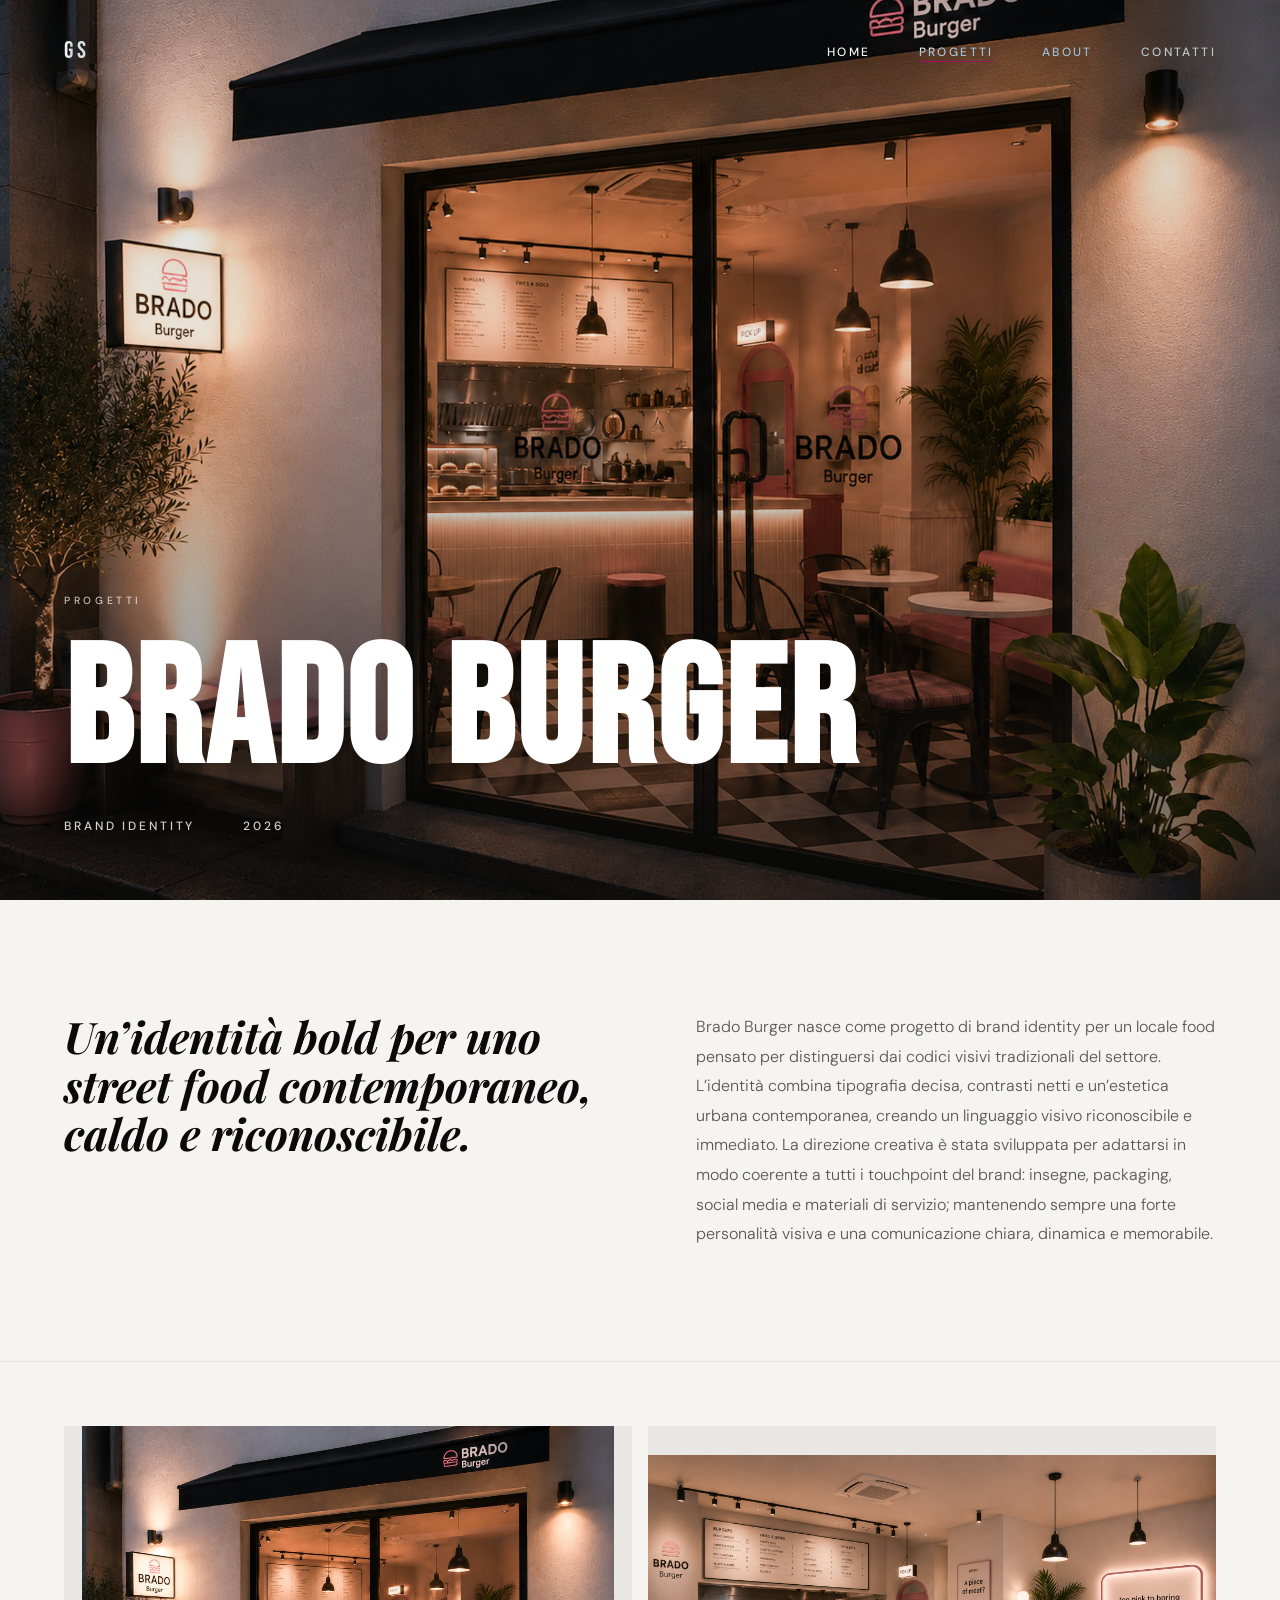
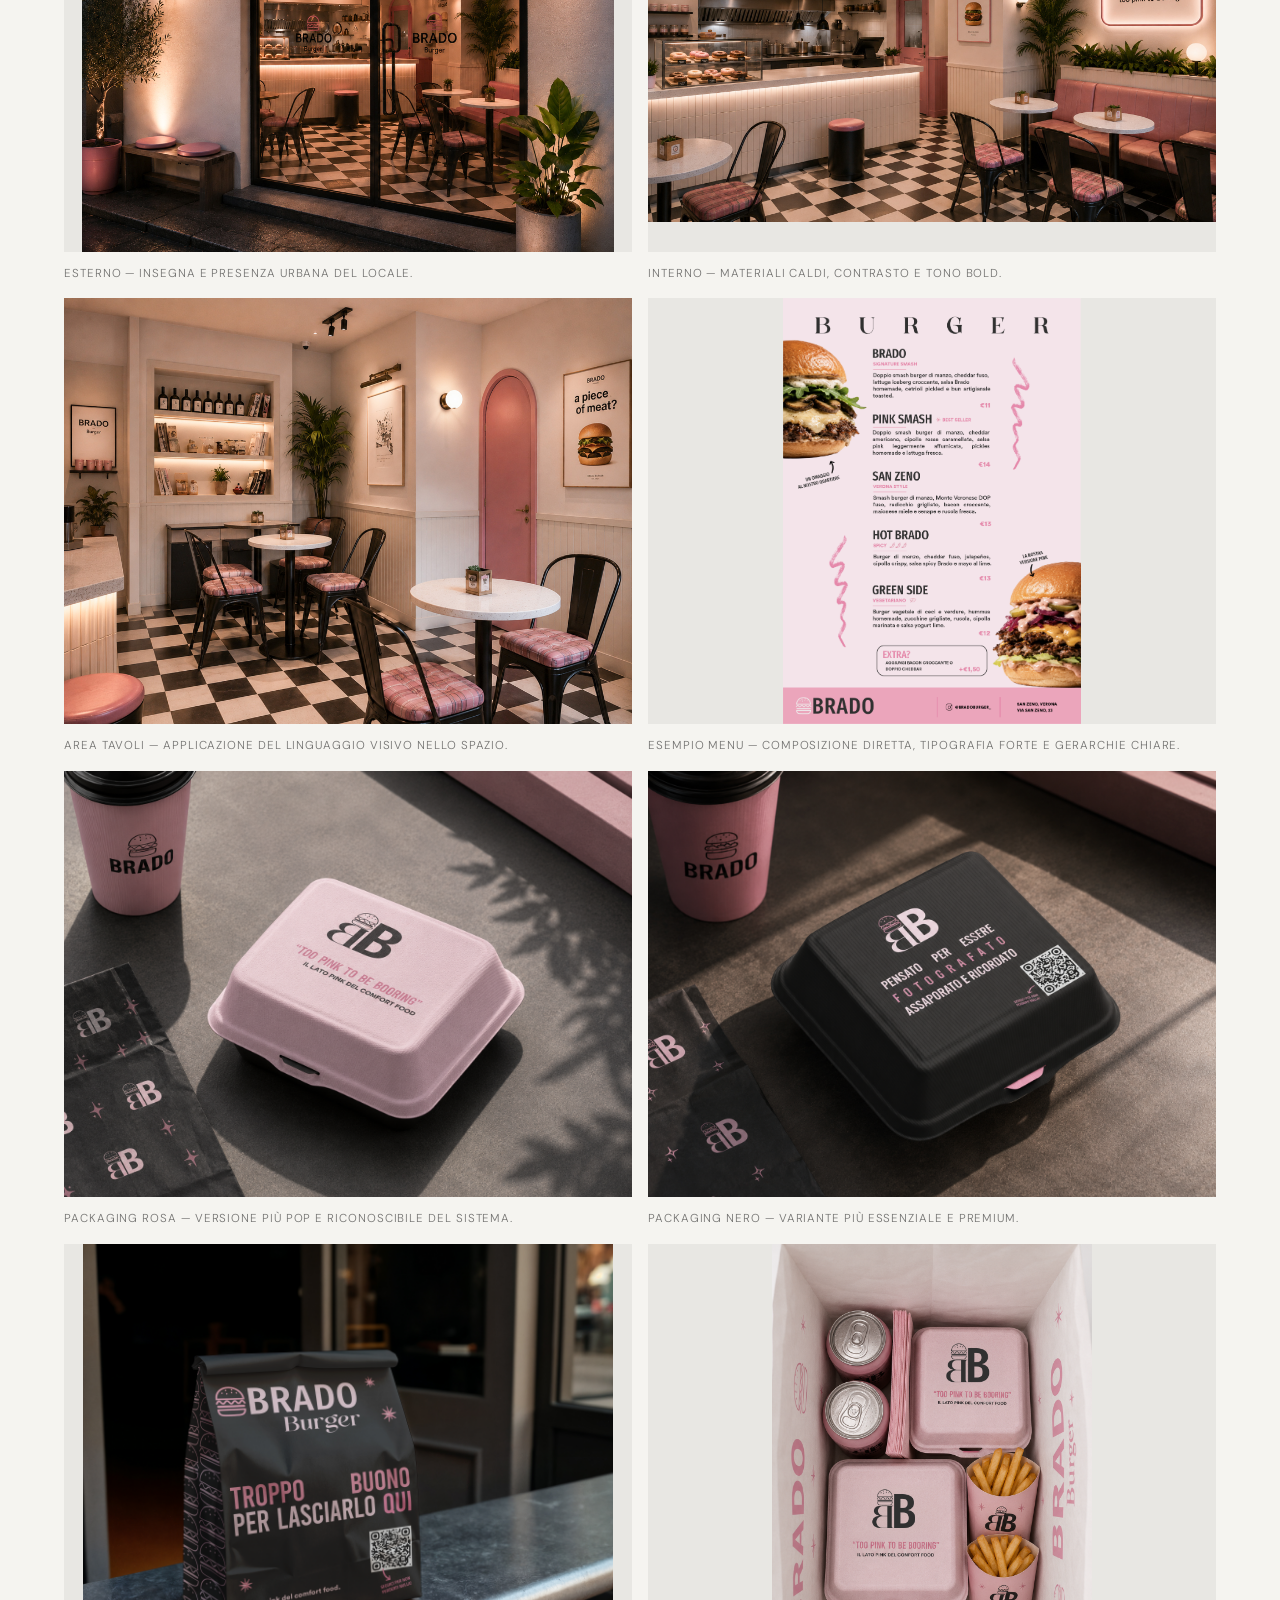
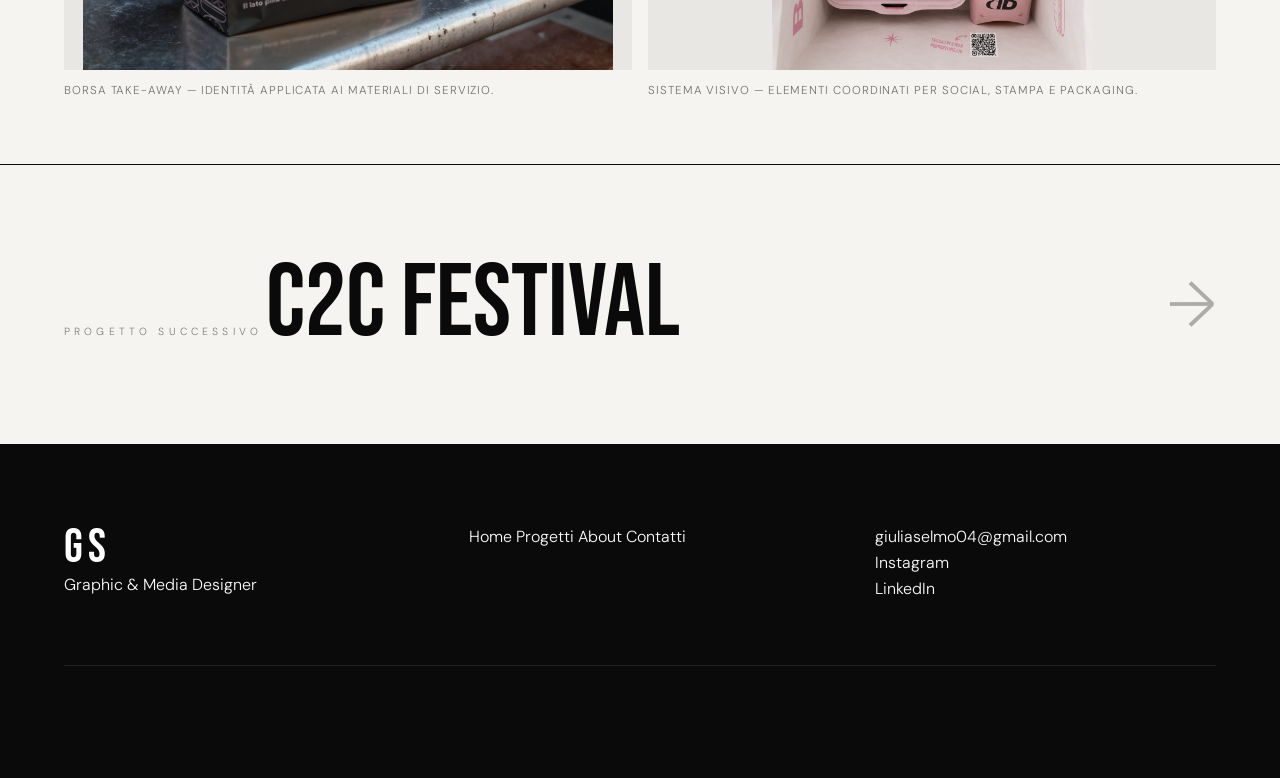
==== commit 29bbe9e4: "aggiunti nuove modifiche" ====
--- a/project-brado.html
+++ b/project-brado.html
@@ -43,7 +43,7 @@
         <h1>Brado Burger</h1>
         <div class="simple-project-meta">
           <span>Brand Identity</span>
-          <span>2023</span>
+          <span>2026</span>
         </div>
       </div>
     </section>
